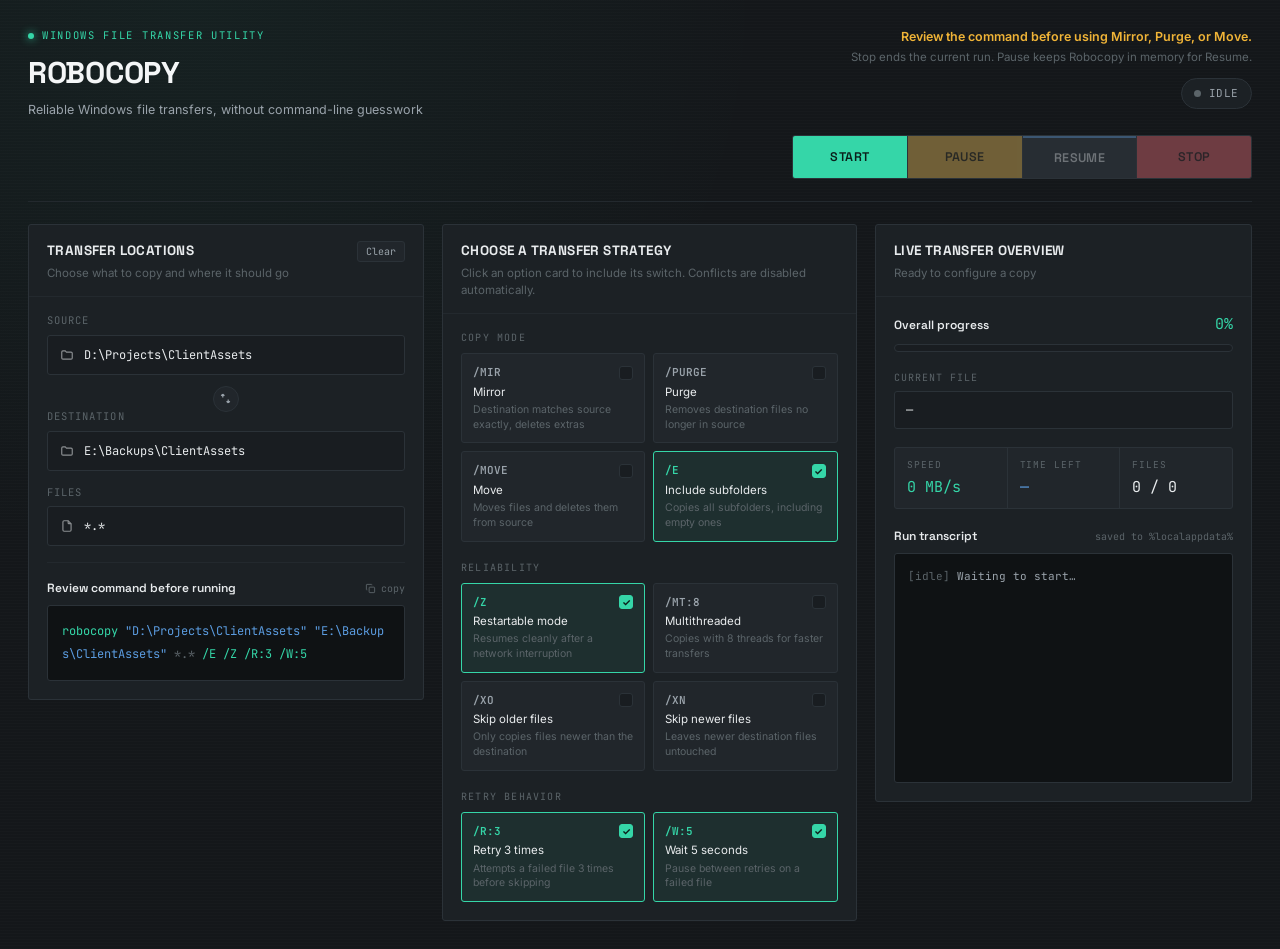
==== docs/mockups/GUI.html @ 8278f2f8 "Organize UI mockup references" ====
<!DOCTYPE html>
<html lang="en">
<head>
<meta charset="UTF-8">
<title>Robocopy — Dark Console Mockup</title>
<meta name="viewport" content="width=device-width, initial-scale=1.0">
<link rel="preconnect" href="https://fonts.googleapis.com">
<link href="https://fonts.googleapis.com/css2?family=Space+Grotesk:wght@500;600;700&family=Inter:wght@400;500;600&family=JetBrains+Mono:wght@400;500;600&display=swap" rel="stylesheet">
<style>
  :root{
    --bg: #14171A;
    --bg-raised: #191D21;
    --panel: #1C2125;
    --panel-2: #21262B;
    --border: #2B3238;
    --border-soft: #23292E;
    --text: #E8EBED;
    --text-dim: #9AA3AB;
    --text-faint: #5B6469;
    --accent: #35D6A8;
    --accent-dim: #1E8F6F;
    --accent-glow: rgba(53,214,168,0.18);
    --amber: #F0B437;
    --amber-dim: #8A6A22;
    --red: #EA5257;
    --red-dim: #7A3234;
    --blue: #5B9CE0;
    --radius: 3px;
    --font-display: 'Space Grotesk', sans-serif;
    --font-body: 'Inter', sans-serif;
    --font-mono: 'JetBrains Mono', monospace;
  }

  *{box-sizing:border-box;}
  html,body{margin:0;padding:0;}
  body{
    background: var(--bg);
    background-image:
      radial-gradient(circle at 15% 0%, rgba(53,214,168,0.05), transparent 40%),
      repeating-linear-gradient(0deg, rgba(255,255,255,0.012) 0px, rgba(255,255,255,0.012) 1px, transparent 1px, transparent 3px);
    color: var(--text);
    font-family: var(--font-body);
    font-size: 13px;
    line-height: 1.5;
    padding: 28px;
    min-height: 100vh;
  }

  .wrap{ max-width: 1440px; margin: 0 auto; }

  /* ===== HEADER ===== */
  header{
    display:flex;
    justify-content: space-between;
    align-items: flex-start;
    gap: 32px;
    padding-bottom: 22px;
    margin-bottom: 22px;
    border-bottom: 1px solid var(--border-soft);
  }
  .brand{ display:flex; flex-direction:column; gap:4px; }
  .eyebrow{
    font-family: var(--font-mono);
    font-size: 10.5px;
    letter-spacing: 0.16em;
    color: var(--accent);
    text-transform: uppercase;
    display:flex; align-items:center; gap:8px;
  }
  .eyebrow::before{
    content:"";
    width:6px; height:6px; border-radius:50%;
    background: var(--accent);
    box-shadow: 0 0 8px var(--accent);
  }
  h1{
    font-family: var(--font-display);
    font-weight: 700;
    font-size: 30px;
    letter-spacing: -0.01em;
    margin: 2px 0 0 0;
    color: #F4F6F7;
  }
  .tagline{ color: var(--text-dim); font-size: 12.5px; margin-top: 2px;}

  .header-right{ display:flex; flex-direction:column; align-items:flex-end; gap:12px; }
  .notice{
    text-align:right;
    max-width: 460px;
  }
  .notice .strong{ color: var(--amber); font-weight:600; font-size:12.5px; }
  .notice .sub{ color: var(--text-faint); font-size: 11.5px; margin-top:2px; }

  .status-pill{
    display:flex; align-items:center; gap:8px;
    font-family: var(--font-mono);
    font-size: 11px; letter-spacing:0.05em;
    background: var(--panel);
    border: 1px solid var(--border);
    padding: 6px 12px;
    border-radius: 20px;
    color: var(--text-dim);
  }
  .status-pill .dot{ width:7px; height:7px; border-radius:50%; background: var(--text-faint); }
  .status-pill.idle .dot{ background: var(--text-faint); }
  .status-pill.running .dot{ background: var(--accent); box-shadow: 0 0 6px var(--accent); animation: pulse 1.4s infinite; }
  .status-pill.running{ color: var(--accent); border-color: var(--accent-dim); }
  .status-pill.paused .dot{ background: var(--amber); box-shadow: 0 0 6px var(--amber); }
  .status-pill.paused{ color: var(--amber); border-color: var(--amber-dim); }
  .status-pill.stopped .dot{ background: var(--red); }
  .status-pill.stopped{ color: var(--red); border-color: var(--red-dim); }

  @keyframes pulse{ 0%,100%{opacity:1;} 50%{opacity:0.35;} }

  /* ===== ACTION BAR ===== */
  .action-bar{
    display:grid;
    grid-template-columns: repeat(4, 1fr);
    gap: 1px;
    background: var(--border);
    border: 1px solid var(--border);
    border-radius: var(--radius);
    overflow:hidden;
    margin-top: 14px;
    width: 460px;
    margin-left:auto;
  }
  .action-bar button{
    font-family: var(--font-display);
    font-weight: 600;
    font-size: 12.5px;
    letter-spacing: 0.03em;
    padding: 12px 0;
    border: none;
    cursor: pointer;
    background: var(--panel);
    color: var(--text-dim);
    transition: background 0.15s, color 0.15s;
  }
  .action-bar button:disabled{ cursor:not-allowed; opacity: 0.35; }
  .action-bar button.start{ color:#0B1F1A; background: var(--accent); }
  .action-bar button.start:hover:not(:disabled){ background:#4FE6BB; }
  .action-bar button.pause{ color:#241A03; background: var(--amber); }
  .action-bar button.pause:hover:not(:disabled){ background:#FFC658; }
  .action-bar button.resume{ background: var(--panel-2); color: var(--text); border-top:2px solid var(--blue); }
  .action-bar button.resume:hover:not(:disabled){ color:#fff; }
  .action-bar button.stop{ color:#2B0C0D; background: var(--red); }
  .action-bar button.stop:hover:not(:disabled){ background:#FF6B6F; }

  /* ===== GRID ===== */
  .grid{
    display:grid;
    grid-template-columns: 1.05fr 1.1fr 1fr;
    gap: 18px;
    align-items: start;
  }
  .panel{
    background: var(--panel);
    border: 1px solid var(--border);
    border-radius: var(--radius);
    overflow:hidden;
  }
  .panel-head{
    padding: 16px 18px 14px;
    border-bottom: 1px solid var(--border-soft);
    display:flex; justify-content:space-between; align-items:flex-start;
  }
  .panel-head h2{
    font-family: var(--font-display);
    font-size: 13.5px;
    letter-spacing: 0.03em;
    text-transform: uppercase;
    color: var(--text);
    margin:0;
  }
  .panel-head p{ color: var(--text-faint); font-size:11.5px; margin: 4px 0 0 0; }
  .panel-body{ padding: 16px 18px 18px; }

  /* ===== FIELDS ===== */
  .field-block{ margin-bottom: 14px; position:relative; }
  .field-label-row{
    display:flex; justify-content:space-between; align-items:center;
    margin-bottom: 6px;
  }
  .field-label{
    font-family: var(--font-mono);
    font-size: 10.5px;
    letter-spacing: 0.1em;
    color: var(--text-faint);
    text-transform: uppercase;
  }
  .mini-btn{
    font-family: var(--font-mono);
    font-size: 10px;
    color: var(--text-dim);
    background: var(--panel-2);
    border: 1px solid var(--border);
    padding: 3px 8px;
    border-radius: 3px;
    cursor:pointer;
  }
  .mini-btn:hover{ color: var(--accent); border-color: var(--accent-dim); }

  .path-input{
    display:flex; align-items:center; gap:8px;
    background: var(--bg-raised);
    border: 1px solid var(--border);
    border-radius: var(--radius);
    padding: 10px 12px;
  }
  .path-input:focus-within{ border-color: var(--accent-dim); box-shadow: 0 0 0 3px var(--accent-glow); }
  .path-input svg{ flex:none; opacity:0.55; }
  .path-input input{
    background:none; border:none; outline:none;
    color: var(--text);
    font-family: var(--font-mono);
    font-size: 12px;
    width:100%;
  }
  .path-input input::placeholder{ color: var(--text-faint); font-style: italic; }

  .swap-row{
    display:flex; justify-content:center; margin: -3px 0;
  }
  .swap-btn{
    background: var(--panel-2);
    border: 1px solid var(--border);
    border-radius: 50%;
    width: 26px; height:26px;
    display:flex; align-items:center; justify-content:center;
    cursor:pointer; color: var(--text-dim);
    z-index:2;
  }
  .swap-btn:hover{ color: var(--accent); border-color: var(--accent-dim); transform: rotate(180deg); transition: transform 0.25s; }

  hr.divider{ border:none; border-top:1px solid var(--border-soft); margin: 16px 0; }

  /* ===== COMMAND PREVIEW ===== */
  .cmd-label{
    display:flex; align-items:center; justify-content:space-between;
    margin-bottom: 8px;
  }
  .cmd-label span:first-child{
    font-family: var(--font-display); font-size:12px; font-weight:600;
    color: var(--text);
  }
  .copy-cmd{
    font-family: var(--font-mono); font-size: 10px;
    color: var(--text-faint); cursor:pointer; display:flex; gap:5px; align-items:center;
  }
  .copy-cmd:hover{ color: var(--accent); }
  .cmd-box{
    background: #0F1214;
    border: 1px solid var(--border);
    border-radius: var(--radius);
    padding: 14px 14px;
    font-family: var(--font-mono);
    font-size: 12px;
    line-height: 1.9;
    color: #C9CFD3;
    white-space: pre-wrap;
    word-break: break-all;
    min-height: 64px;
  }
  .cmd-box .k{ color: var(--accent); }
  .cmd-box .p{ color: var(--blue); }
  .cmd-box .c{ color: var(--text-faint); }

  /* ===== STRATEGY CARDS ===== */
  .group-title{
    font-family: var(--font-mono);
    font-size: 10px; letter-spacing:0.12em; text-transform:uppercase;
    color: var(--text-faint);
    margin: 18px 0 8px;
  }
  .group-title:first-child{ margin-top:0; }
  .card-grid{ display:grid; grid-template-columns: 1fr 1fr; gap: 8px; }
  .opt-card{
    background: var(--panel-2);
    border: 1px solid var(--border);
    border-radius: var(--radius);
    padding: 10px 11px;
    cursor:pointer;
    transition: border-color .12s, background .12s;
    position:relative;
  }
  .opt-card:hover{ border-color: var(--accent-dim); }
  .opt-card .row1{ display:flex; justify-content:space-between; align-items:center; }
  .opt-card .switch{
    font-family: var(--font-mono); font-size: 11px; font-weight:600;
    color: var(--text-dim);
  }
  .opt-card .name{ font-size: 11.5px; color: var(--text); margin-top:3px; }
  .opt-card .desc{ font-size: 10.5px; color: var(--text-faint); margin-top:2px; line-height:1.4; }
  .opt-card .check{
    width:14px; height:14px; border-radius:3px;
    border: 1px solid var(--border);
    background: var(--bg-raised);
    flex: none;
  }
  .opt-card.active{
    background: rgba(53,214,168,0.08);
    border-color: var(--accent);
  }
  .opt-card.active .switch{ color: var(--accent); }
  .opt-card.active .check{
    background: var(--accent); border-color: var(--accent);
    display:flex; align-items:center; justify-content:center;
  }
  .opt-card.active .check::after{
    content:"✓"; font-size:10px; color:#0B1F1A; font-weight:700; display:block; text-align:center; line-height:14px;
  }
  .opt-card.disabled{ opacity: 0.32; cursor: not-allowed; pointer-events:none; }

  /* ===== OVERVIEW PANEL ===== */
  .progress-wrap{ margin-bottom: 18px; }
  .progress-label-row{ display:flex; justify-content:space-between; align-items:baseline; margin-bottom:8px; }
  .progress-label-row .name{ font-family: var(--font-display); font-size:12px; font-weight:600; color: var(--text); }
  .progress-label-row .pct{ font-family: var(--font-mono); font-size: 15px; color: var(--accent); }
  .progress-track{
    height: 8px; background: var(--bg-raised); border-radius: 5px; overflow:hidden;
    border: 1px solid var(--border);
  }
  .progress-fill{
    height:100%; width:0%;
    background: linear-gradient(90deg, var(--accent-dim), var(--accent));
    border-radius: 5px;
    transition: width 0.4s ease;
  }

  .current-file{
    margin-bottom: 18px;
  }
  .current-file .cf-label{ font-family: var(--font-mono); font-size:10px; letter-spacing:0.1em; color: var(--text-faint); text-transform:uppercase; margin-bottom:6px;}
  .current-file .cf-name{
    font-family: var(--font-mono); font-size: 12px; color: var(--text);
    background: var(--bg-raised); border:1px solid var(--border);
    padding: 9px 11px; border-radius: var(--radius);
    overflow:hidden; text-overflow:ellipsis; white-space:nowrap;
  }

  .stat-row{
    display:grid; grid-template-columns: 1fr 1fr 1fr;
    gap: 1px; background: var(--border);
    border: 1px solid var(--border); border-radius: var(--radius);
    overflow:hidden;
    margin-bottom: 18px;
  }
  .stat{
    background: var(--panel-2); padding: 10px 12px;
  }
  .stat .stat-label{ font-family: var(--font-mono); font-size:9.5px; letter-spacing:0.1em; color: var(--text-faint); text-transform:uppercase; }
  .stat .stat-value{ font-family: var(--font-mono); font-size: 15px; color: var(--text); margin-top: 4px; }
  .stat.speed .stat-value{ color: var(--accent); }
  .stat.time .stat-value{ color: var(--blue); }

  .transcript-head{ display:flex; justify-content:space-between; align-items:center; margin-bottom:8px; }
  .transcript-head .name{ font-family: var(--font-display); font-size:12px; font-weight:600; color: var(--text); }
  .transcript-head .path{ font-family: var(--font-mono); font-size:10px; color: var(--text-faint); }
  .console{
    background: #0F1214;
    border: 1px solid var(--border);
    border-radius: var(--radius);
    padding: 12px 13px;
    height: 230px;
    overflow-y:auto;
    font-family: var(--font-mono);
    font-size: 11px;
    line-height: 1.85;
  }
  .console::-webkit-scrollbar{ width:8px; }
  .console::-webkit-scrollbar-thumb{ background: var(--border); border-radius: 4px; }
  .console .line{ white-space:pre; color: var(--text-dim); }
  .console .line .tag{ color: var(--text-faint); }
  .console .line.ok .tag{ color: var(--accent); }
  .console .line.warn .tag{ color: var(--amber); }
  .console .line.new .tag{ color: var(--blue); }

  ::selection{ background: var(--accent-glow); }

  @media (max-width: 1100px){
    .grid{ grid-template-columns: 1fr; }
    header{ flex-direction:column; }
    .action-bar{ margin-left:0; width:100%; }
    .header-right{ align-items:flex-start; width:100%; }
    .notice{ text-align:left; }
  }
</style>
</head>
<body>
<div class="wrap">

  <header>
    <div class="brand">
      <span class="eyebrow">Windows File Transfer Utility</span>
      <h1>ROBOCOPY</h1>
      <div class="tagline">Reliable Windows file transfers, without command-line guesswork</div>
    </div>
    <div class="header-right">
      <div class="notice">
        <div class="strong">Review the command before using Mirror, Purge, or Move.</div>
        <div class="sub">Stop ends the current run. Pause keeps Robocopy in memory for Resume.</div>
      </div>
      <div class="status-pill idle" id="statusPill">
        <span class="dot"></span>
        <span id="statusText">IDLE</span>
      </div>
      <div class="action-bar">
        <button class="start" id="btnStart">START</button>
        <button class="pause" id="btnPause" disabled>PAUSE</button>
        <button class="resume" id="btnResume" disabled>RESUME</button>
        <button class="stop" id="btnStop" disabled>STOP</button>
      </div>
    </div>
  </header>

  <div class="grid">

    <!-- COLUMN 1 — TRANSFER LOCATIONS -->
    <section class="panel">
      <div class="panel-head">
        <div>
          <h2>Transfer Locations</h2>
          <p>Choose what to copy and where it should go</p>
        </div>
        <button class="mini-btn" id="btnClear">Clear</button>
      </div>
      <div class="panel-body">

        <div class="field-block">
          <div class="field-label-row"><span class="field-label">Source</span></div>
          <div class="path-input">
            <svg width="14" height="14" viewBox="0 0 24 24" fill="none" stroke="currentColor" stroke-width="2"><path d="M3 7a2 2 0 0 1 2-2h4l2 2h8a2 2 0 0 1 2 2v8a2 2 0 0 1-2 2H5a2 2 0 0 1-2-2V7Z"/></svg>
            <input id="srcInput" type="text" value="D:\Projects\ClientAssets" placeholder="Source directory here">
          </div>
        </div>

        <div class="swap-row">
          <div class="swap-btn" id="btnSwap" title="Swap source and destination">
            <svg width="13" height="13" viewBox="0 0 24 24" fill="none" stroke="currentColor" stroke-width="2.2"><path d="M7 10V4m0 0L4 7m3-3 3 3"/><path d="M17 14v6m0 0 3-3m-3 3-3-3"/></svg>
          </div>
        </div>

        <div class="field-block">
          <div class="field-label-row"><span class="field-label">Destination</span></div>
          <div class="path-input">
            <svg width="14" height="14" viewBox="0 0 24 24" fill="none" stroke="currentColor" stroke-width="2"><path d="M3 7a2 2 0 0 1 2-2h4l2 2h8a2 2 0 0 1 2 2v8a2 2 0 0 1-2 2H5a2 2 0 0 1-2-2V7Z"/></svg>
            <input id="dstInput" type="text" value="E:\Backups\ClientAssets" placeholder="Destination directory here">
          </div>
        </div>

        <div class="field-block" style="margin-bottom:0;">
          <div class="field-label-row"><span class="field-label">Files</span></div>
          <div class="path-input">
            <svg width="14" height="14" viewBox="0 0 24 24" fill="none" stroke="currentColor" stroke-width="2"><path d="M14 3v4a1 1 0 0 0 1 1h4"/><path d="M17 21H7a2 2 0 0 1-2-2V5a2 2 0 0 1 2-2h7l5 5v11a2 2 0 0 1-2 2Z"/></svg>
            <input id="filesInput" type="text" value="*.*" placeholder="File pattern, e.g. *.psd">
          </div>
        </div>

        <hr class="divider">

        <div class="cmd-label">
          <span>Review command before running</span>
          <span class="copy-cmd" id="copyCmd">
            <svg width="11" height="11" viewBox="0 0 24 24" fill="none" stroke="currentColor" stroke-width="2"><rect x="9" y="9" width="12" height="12" rx="1.5"/><path d="M5 15H4a1 1 0 0 1-1-1V4a1 1 0 0 1 1-1h10a1 1 0 0 1 1 1v1"/></svg>
            copy
          </span>
        </div>
        <div class="cmd-box" id="cmdBox"></div>
      </div>
    </section>

    <!-- COLUMN 2 — STRATEGY -->
    <section class="panel">
      <div class="panel-head">
        <div>
          <h2>Choose a Transfer Strategy</h2>
          <p>Click an option card to include its switch. Conflicts are disabled automatically.</p>
        </div>
      </div>
      <div class="panel-body">

        <div class="group-title">Copy mode</div>
        <div class="card-grid">
          <div class="opt-card" data-sw="/MIR" data-group="mode">
            <div class="row1"><span class="switch">/MIR</span><span class="check"></span></div>
            <div class="name">Mirror</div>
            <div class="desc">Destination matches source exactly, deletes extras</div>
          </div>
          <div class="opt-card" data-sw="/PURGE" data-group="mode">
            <div class="row1"><span class="switch">/PURGE</span><span class="check"></span></div>
            <div class="name">Purge</div>
            <div class="desc">Removes destination files no longer in source</div>
          </div>
          <div class="opt-card" data-sw="/MOVE" data-group="mode">
            <div class="row1"><span class="switch">/MOVE</span><span class="check"></span></div>
            <div class="name">Move</div>
            <div class="desc">Moves files and deletes them from source</div>
          </div>
          <div class="opt-card active" data-sw="/E" data-group="">
            <div class="row1"><span class="switch">/E</span><span class="check"></span></div>
            <div class="name">Include subfolders</div>
            <div class="desc">Copies all subfolders, including empty ones</div>
          </div>
        </div>

        <div class="group-title">Reliability</div>
        <div class="card-grid">
          <div class="opt-card active" data-sw="/Z" data-group="">
            <div class="row1"><span class="switch">/Z</span><span class="check"></span></div>
            <div class="name">Restartable mode</div>
            <div class="desc">Resumes cleanly after a network interruption</div>
          </div>
          <div class="opt-card" data-sw="/MT:8" data-group="">
            <div class="row1"><span class="switch">/MT:8</span><span class="check"></span></div>
            <div class="name">Multithreaded</div>
            <div class="desc">Copies with 8 threads for faster transfers</div>
          </div>
          <div class="opt-card" data-sw="/XO" data-group="">
            <div class="row1"><span class="switch">/XO</span><span class="check"></span></div>
            <div class="name">Skip older files</div>
            <div class="desc">Only copies files newer than the destination</div>
          </div>
          <div class="opt-card" data-sw="/XN" data-group="">
            <div class="row1"><span class="switch">/XN</span><span class="check"></span></div>
            <div class="name">Skip newer files</div>
            <div class="desc">Leaves newer destination files untouched</div>
          </div>
        </div>

        <div class="group-title">Retry behavior</div>
        <div class="card-grid">
          <div class="opt-card active" data-sw="/R:3" data-group="">
            <div class="row1"><span class="switch">/R:3</span><span class="check"></span></div>
            <div class="name">Retry 3 times</div>
            <div class="desc">Attempts a failed file 3 times before skipping</div>
          </div>
          <div class="opt-card active" data-sw="/W:5" data-group="">
            <div class="row1"><span class="switch">/W:5</span><span class="check"></span></div>
            <div class="name">Wait 5 seconds</div>
            <div class="desc">Pause between retries on a failed file</div>
          </div>
        </div>

      </div>
    </section>

    <!-- COLUMN 3 — LIVE OVERVIEW -->
    <section class="panel">
      <div class="panel-head">
        <div>
          <h2>Live Transfer Overview</h2>
          <p id="overviewSub">Ready to configure a copy</p>
        </div>
      </div>
      <div class="panel-body">

        <div class="progress-wrap">
          <div class="progress-label-row">
            <span class="name">Overall progress</span>
            <span class="pct" id="pctText">0%</span>
          </div>
          <div class="progress-track"><div class="progress-fill" id="progressFill"></div></div>
        </div>

        <div class="current-file">
          <div class="cf-label">Current file</div>
          <div class="cf-name" id="currentFile">—</div>
        </div>

        <div class="stat-row">
          <div class="stat speed">
            <div class="stat-label">Speed</div>
            <div class="stat-value" id="statSpeed">0 MB/s</div>
          </div>
          <div class="stat time">
            <div class="stat-label">Time left</div>
            <div class="stat-value" id="statTime">—</div>
          </div>
          <div class="stat">
            <div class="stat-label">Files</div>
            <div class="stat-value" id="statFiles">0 / 0</div>
          </div>
        </div>

        <div class="transcript-head">
          <span class="name">Run transcript</span>
          <span class="path">saved to %localappdata%</span>
        </div>
        <div class="console" id="console">
          <div class="line"><span class="tag">[idle]</span> Waiting to start…</div>
        </div>

      </div>
    </section>

  </div>
</div>

<script>
  // ---------- Option card toggling with conflict groups ----------
  const cards = document.querySelectorAll('.opt-card');
  cards.forEach(card => {
    card.addEventListener('click', () => {
      const group = card.dataset.group;
      if (group) {
        cards.forEach(c => { if (c.dataset.group === group && c !== card) c.classList.remove('active'); });
      }
      card.classList.toggle('active');
      updateCommand();
    });
  });

  const srcInput = document.getElementById('srcInput');
  const dstInput = document.getElementById('dstInput');
  const filesInput = document.getElementById('filesInput');
  const cmdBox = document.getElementById('cmdBox');

  function buildSwitches(){
    return Array.from(cards).filter(c => c.classList.contains('active')).map(c => c.dataset.sw);
  }

  function updateCommand(){
    const src = srcInput.value || 'Source directory here';
    const dst = dstInput.value || 'Destination directory here';
    const files = filesInput.value || '*.*';
    const switches = buildSwitches();
    cmdBox.innerHTML =
      `<span class="k">robocopy</span> <span class="p">"${src}"</span> <span class="p">"${dst}"</span> <span class="c">${files}</span> ` +
      switches.map(s => `<span class="k">${s}</span>`).join(' ');
  }
  [srcInput, dstInput, filesInput].forEach(el => el.addEventListener('input', updateCommand));
  updateCommand();

  document.getElementById('btnClear').addEventListener('click', () => {
    srcInput.value = ''; dstInput.value = ''; filesInput.value = '*.*';
    updateCommand();
  });
  document.getElementById('btnSwap').addEventListener('click', () => {
    const t = srcInput.value; srcInput.value = dstInput.value; dstInput.value = t;
    updateCommand();
  });
  document.getElementById('copyCmd').addEventListener('click', () => {
    navigator.clipboard?.writeText(cmdBox.innerText);
  });

  // ---------- Simulated run ----------
  const btnStart = document.getElementById('btnStart');
  const btnPause = document.getElementById('btnPause');
  const btnResume = document.getElementById('btnResume');
  const btnStop = document.getElementById('btnStop');
  const statusPill = document.getElementById('statusPill');
  const statusText = document.getElementById('statusText');
  const progressFill = document.getElementById('progressFill');
  const pctText = document.getElementById('pctText');
  const currentFile = document.getElementById('currentFile');
  const statSpeed = document.getElementById('statSpeed');
  const statTime = document.getElementById('statTime');
  const statFiles = document.getElementById('statFiles');
  const consoleEl = document.getElementById('console');
  const overviewSub = document.getElementById('overviewSub');

  const sampleFiles = [
    'brand_guidelines_v3.pdf','hero_banner_final.psd','q3_report.xlsx','client_logo_set.zip',
    'meeting_notes_08-07.docx','render_pass_04.exr','invoice_10231.pdf','asset_manifest.json',
    'presentation_deck.pptx','thumbnail_grid.png'
  ];

  let progress = 0, fileIdx = 0, totalFiles = 128, timer = null;

  function setStatus(state){
    statusPill.className = 'status-pill ' + state;
    statusText.textContent = state.toUpperCase();
  }
  function log(tag, msg, cls){
    const line = document.createElement('div');
    line.className = 'line' + (cls ? ' ' + cls : '');
    line.innerHTML = `<span class="tag">[${tag}]</span> ${msg}`;
    consoleEl.appendChild(line);
    consoleEl.scrollTop = consoleEl.scrollHeight;
  }

  function tick(){
    progress = Math.min(100, progress + Math.random() * 4 + 1);
    fileIdx = Math.min(totalFiles, Math.floor((progress/100) * totalFiles));
    progressFill.style.width = progress.toFixed(0) + '%';
    pctText.textContent = progress.toFixed(0) + '%';
    const f = sampleFiles[Math.floor(Math.random()*sampleFiles.length)];
    currentFile.textContent = (dstInput.value || 'E:\\Backups') + '\\' + f;
    statSpeed.textContent = (18 + Math.random()*40).toFixed(1) + ' MB/s';
    const secsLeft = Math.max(0, Math.round((100-progress) * 0.6));
    statTime.textContent = secsLeft > 60 ? Math.floor(secsLeft/60)+'m '+ (secsLeft%60)+'s' : secsLeft+'s';
    statFiles.textContent = fileIdx + ' / ' + totalFiles;
    log('copy', f, 'ok');

    if (progress >= 100){
      clearInterval(timer);
      setStatus('idle');
      statusText.textContent = 'DONE';
      overviewSub.textContent = 'Transfer complete';
      log('done', `${totalFiles} files copied successfully`, 'ok');
      btnStart.disabled = false; btnPause.disabled = true; btnResume.disabled = true; btnStop.disabled = true;
    }
  }

  btnStart.addEventListener('click', () => {
    progress = 0; fileIdx = 0;
    consoleEl.innerHTML = '';
    log('init', 'Starting robocopy…', 'new');
    log('scan', `Scanning ${srcInput.value || 'source'} for ${totalFiles} files`, 'new');
    setStatus('running');
    overviewSub.textContent = 'Transfer in progress';
    btnStart.disabled = true; btnPause.disabled = false; btnResume.disabled = true; btnStop.disabled = false;
    timer = setInterval(tick, 550);
  });

  btnPause.addEventListener('click', () => {
    clearInterval(timer);
    setStatus('paused');
    overviewSub.textContent = 'Transfer paused';
    log('pause', 'Robocopy paused, kept in memory', 'warn');
    btnPause.disabled = true; btnResume.disabled = false;
  });

  btnResume.addEventListener('click', () => {
    setStatus('running');
    overviewSub.textContent = 'Transfer in progress';
    log('resume', 'Resuming from last checkpoint', 'new');
    btnResume.disabled = true; btnPause.disabled = false;
    timer = setInterval(tick, 550);
  });

  btnStop.addEventListener('click', () => {
    clearInterval(timer);
    setStatus('stopped');
    overviewSub.textContent = 'Transfer stopped';
    log('stop', 'Run ended by user', 'warn');
    btnStart.disabled = false; btnPause.disabled = true; btnResume.disabled = true; btnStop.disabled = true;
  });
</script>
</body>
</html>
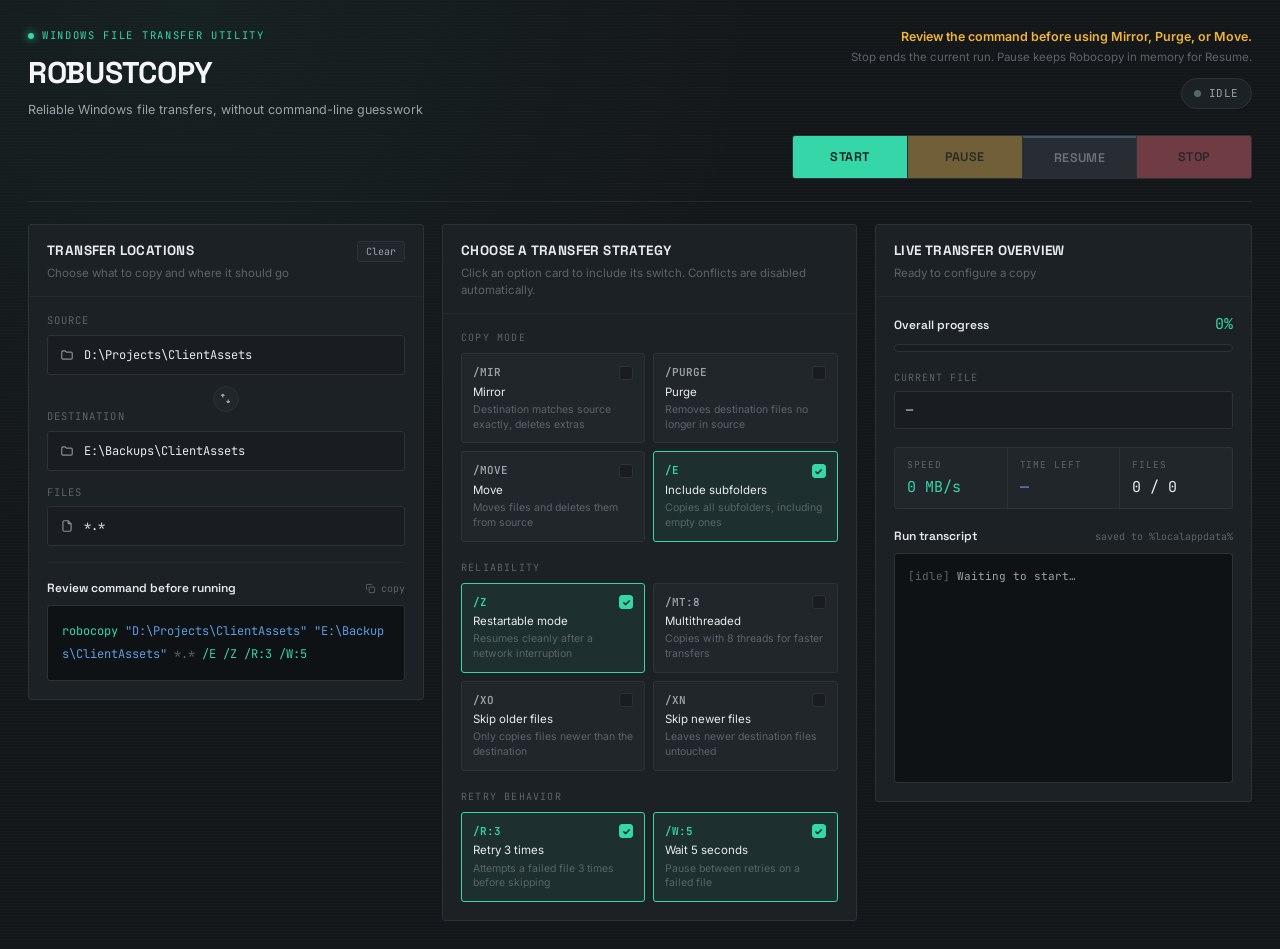
==== commit 456f6249: "Rename application to RobustCopy" ====
--- a/docs/mockups/GUI.html
+++ b/docs/mockups/GUI.html
@@ -2,7 +2,7 @@
 <html lang="en">
 <head>
 <meta charset="UTF-8">
-<title>Robocopy — Dark Console Mockup</title>
+<title>RobustCopy — Dark Console Mockup</title>
 <meta name="viewport" content="width=device-width, initial-scale=1.0">
 <link rel="preconnect" href="https://fonts.googleapis.com">
 <link href="https://fonts.googleapis.com/css2?family=Space+Grotesk:wght@500;600;700&family=Inter:wght@400;500;600&family=JetBrains+Mono:wght@400;500;600&display=swap" rel="stylesheet">
@@ -393,7 +393,7 @@
   <header>
     <div class="brand">
       <span class="eyebrow">Windows File Transfer Utility</span>
-      <h1>ROBOCOPY</h1>
+      <h1>ROBUSTCOPY</h1>
       <div class="tagline">Reliable Windows file transfers, without command-line guesswork</div>
     </div>
     <div class="header-right">
@@ -739,4 +739,4 @@
   });
 </script>
 </body>
-</html>+</html>
